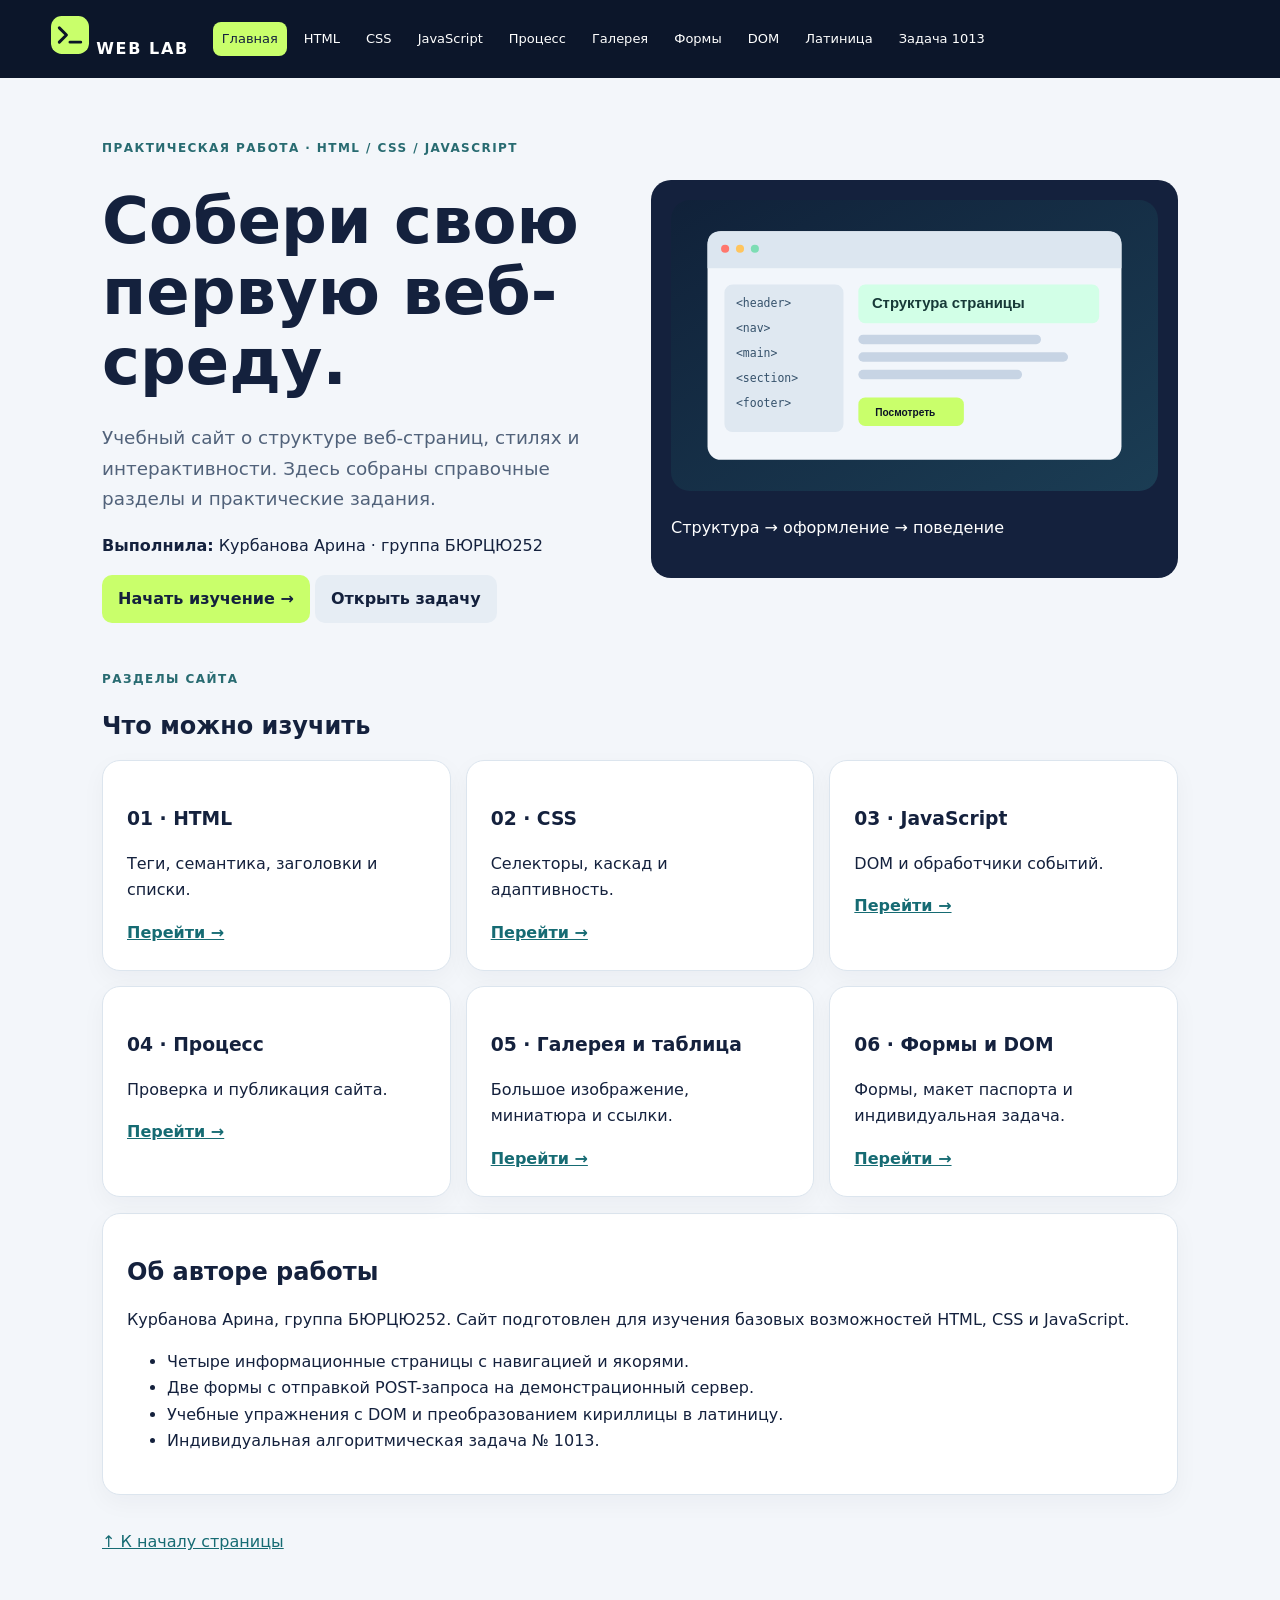
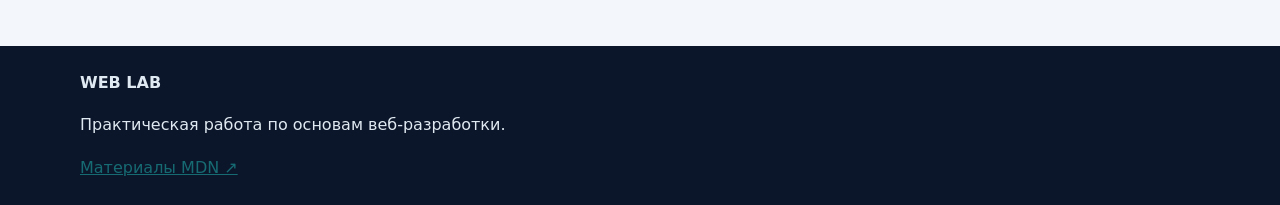
==== index.html @ ec70f8d3 "Add complete WEB LAB website for individual task 1013" ====
<!doctype html><html lang="ru"><head><meta charset="utf-8"><meta name="viewport" content="width=device-width,initial-scale=1"><title>WEB LAB — Курбанова Арина</title><link rel="stylesheet" href="css/style.css"></head><body data-page="home"><header class="site-header" id="top"><div class="header-inner"><a class="brand" href="index.html"><img src="assets/logo.svg" width="38" alt=""> WEB LAB</a><nav class="main-nav"><a href="index.html" data-page="home">Главная</a><a href="html.html">HTML</a><a href="css.html">CSS</a><a href="js.html">JavaScript</a><a href="workflow.html">Процесс</a><a href="gallery.html">Галерея</a><a href="forms.html">Формы</a><a href="passport-dom.html">DOM</a><a href="passport-latin.html">Латиница</a><a href="task.html">Задача 1013</a></nav></div></header><main class="page-shell"><section class="hero"><div><span class="eyebrow">Практическая работа · HTML / CSS / JavaScript</span><h1>Собери свою первую веб-среду.</h1><p class="lead">Учебный сайт о структуре веб-страниц, стилях и интерактивности. Здесь собраны справочные разделы и практические задания.</p><p><b>Выполнила:</b> Курбанова Арина · группа БЮРЦЮ252</p><a class="button" href="html.html">Начать изучение →</a> <a class="button secondary" href="task.html">Открыть задачу</a></div><div class="hero-image"><img src="assets/html-structure.svg" alt="Схема структуры HTML-страницы"><p>Структура → оформление → поведение</p></div></section><section><span class="eyebrow">Разделы сайта</span><h2>Что можно изучить</h2><div class="feature-grid"><article class="feature"><h3>01 · HTML</h3><p>Теги, семантика, заголовки и списки.</p><a href="html.html">Перейти →</a></article><article class="feature"><h3>02 · CSS</h3><p>Селекторы, каскад и адаптивность.</p><a href="css.html">Перейти →</a></article><article class="feature"><h3>03 · JavaScript</h3><p>DOM и обработчики событий.</p><a href="js.html">Перейти →</a></article><article class="feature"><h3>04 · Процесс</h3><p>Проверка и публикация сайта.</p><a href="workflow.html">Перейти →</a></article><article class="feature"><h3>05 · Галерея и таблица</h3><p>Большое изображение, миниатюра и ссылки.</p><a href="gallery.html">Перейти →</a></article><article class="feature"><h3>06 · Формы и DOM</h3><p>Формы, макет паспорта и индивидуальная задача.</p><a href="forms.html">Перейти →</a></article></div></section><section class="card"><h2>Об авторе работы</h2><p>Курбанова Арина, группа БЮРЦЮ252. Сайт подготовлен для изучения базовых возможностей HTML, CSS и JavaScript.</p><ul><li>Четыре информационные страницы с навигацией и якорями.</li><li>Две формы с отправкой POST-запроса на демонстрационный сервер.</li><li>Учебные упражнения с DOM и преобразованием кириллицы в латиницу.</li><li>Индивидуальная алгоритмическая задача № 1013.</li></ul></section><a class="back-top" href="#top">↑ К началу страницы</a></main><footer class="site-footer"><div class="footer-inner"><b>WEB LAB</b><p>Практическая работа по основам веб-разработки.</p><a href="https://developer.mozilla.org/ru/docs/Learn" target="_blank" rel="noopener noreferrer">Материалы MDN ↗</a></div></footer><script src="js/main.js" defer></script></body></html>
---- css/style.css ----
:root{--ink:#14213d;--paper:#f3f6fa;--lime:#c9ff6b;--mint:#62e7cc;--line:#dce5ee}*{box-sizing:border-box}html{scroll-behavior:smooth}body{margin:0;font:16px/1.65 system-ui,-apple-system,"Segoe UI",sans-serif;background:var(--paper);color:var(--ink)}a{color:#166b73}img{max-width:100%;height:auto}.site-header{background:#0c162a;color:white;padding:16px 4%;position:sticky;top:0}.header-inner{max-width:1180px;margin:auto;display:flex;gap:24px;align-items:center;flex-wrap:wrap}.brand{color:white;text-decoration:none;font-weight:800;letter-spacing:.1em}.main-nav{display:flex;gap:8px;flex-wrap:wrap}.main-nav a{color:white;padding:6px 9px;border-radius:8px;text-decoration:none;font-size:13px}.main-nav a:hover,.main-nav a.active{background:var(--lime);color:#14213d}.page-shell{max-width:1120px;margin:34px auto;padding:0 22px 56px}.hero,.columns,.gallery,.task-layout,.form-layout{display:grid;grid-template-columns:repeat(2,minmax(0,1fr));gap:22px;align-items:start}.hero{align-items:center;padding:22px 0 42px}.hero-image,.dark{background:var(--ink);color:white;border-radius:20px;padding:20px}.dark h2,.dark p{color:white}.eyebrow{font-size:12px;text-transform:uppercase;letter-spacing:.12em;font-weight:800;color:#286b71}.card,.feature,.form-card,.task-card{background:white;border:1px solid var(--line);border-radius:18px;padding:24px;margin:16px 0;box-shadow:0 8px 24px #14213d0a}h1{font-size:clamp(2.2rem,5vw,4rem);line-height:1.1;margin:.4em 0}h2{line-height:1.2}h3{margin-bottom:6px}.lead{font-size:1.15rem;color:#51627a}.button,button{display:inline-block;border:0;background:var(--lime);color:#14213d;padding:11px 16px;border-radius:10px;text-decoration:none;font-weight:750;cursor:pointer}.button.secondary{background:#e6edf4}.anchor-nav{display:flex;gap:10px;flex-wrap:wrap;background:#e5ecf4;padding:12px;border-radius:12px}.anchor-nav a{padding:5px 10px;background:white;border-radius:7px;text-decoration:none}.feature-grid{display:grid;grid-template-columns:repeat(3,minmax(0,1fr));gap:15px}.feature{margin:0}.feature a{font-weight:700}.illustration{margin:16px 0;background:white;border-radius:14px;overflow:hidden}.illustration img{width:100%}figcaption{font-size:12px;padding:8px 12px;color:#51627a}.code-block,pre{overflow:auto;background:#101b30;color:#e4effb;padding:16px;border-radius:12px}code{font-family:ui-monospace,monospace}.table-wrap{overflow:auto}.reference-table{width:100%;border-collapse:collapse;background:url('../assets/table-background.svg');background-size:240px 180px}.reference-table th,.reference-table td{padding:12px;border:1px solid #a9bacb;background:#ffffffd9;text-align:left}.reference-table th{background:#14213d;color:white}.reference-table img{width:100px}.field{display:flex;flex-direction:column;gap:5px;margin:12px 0}.field input,.field select,.field textarea{font:inherit;padding:10px;border:1px solid #bdcbd9;border-radius:8px;width:100%}.choice{display:flex;gap:8px;margin:7px 0}.notice{background:#fff1ce;padding:13px;border-radius:10px;font-size:13px}.status{padding:10px;background:#e5fff5;border-radius:9px;min-height:40px}.task-result{background:var(--ink);color:white;border-radius:18px;padding:22px;min-height:210px}.task-result h2{color:white}.formula{background:#e9eff6;padding:12px;border-radius:10px;margin-top:12px}.passport-spread{display:grid;grid-template-columns:repeat(2,minmax(0,1fr));gap:15px}.passport-page{background:#fffcf3;border:1px solid #c5b68f;padding:20px;min-height:280px;border-radius:8px;position:relative}.passport-page:after{content:"УЧЕБНЫЙ МАКЕТ";position:absolute;bottom:20px;right:12px;transform:rotate(-25deg);color:#bc7770;font-weight:800;font-size:19px}.passport-photo{float:left;width:85px;height:110px;background:#dfe9f1;padding:20px 8px;font-size:12px;margin:0 15px 10px 0}.passport-output{background:var(--ink);color:white;padding:18px;border-radius:14px;margin-top:18px}.passport-output h2{color:white}.site-footer{background:#0c162a;color:#dfe9f1;padding:24px 4%}.footer-inner{max-width:1120px;margin:auto}.small-note,small{color:#6a7b90}.back-top{display:inline-block;margin-top:18px}@media(max-width:800px){.hero,.columns,.gallery,.task-layout,.form-layout,.passport-spread{grid-template-columns:1fr}.feature-grid{grid-template-columns:1fr}.site-header{position:static}.page-shell{margin-top:20px;padding:0 15px 40px}}
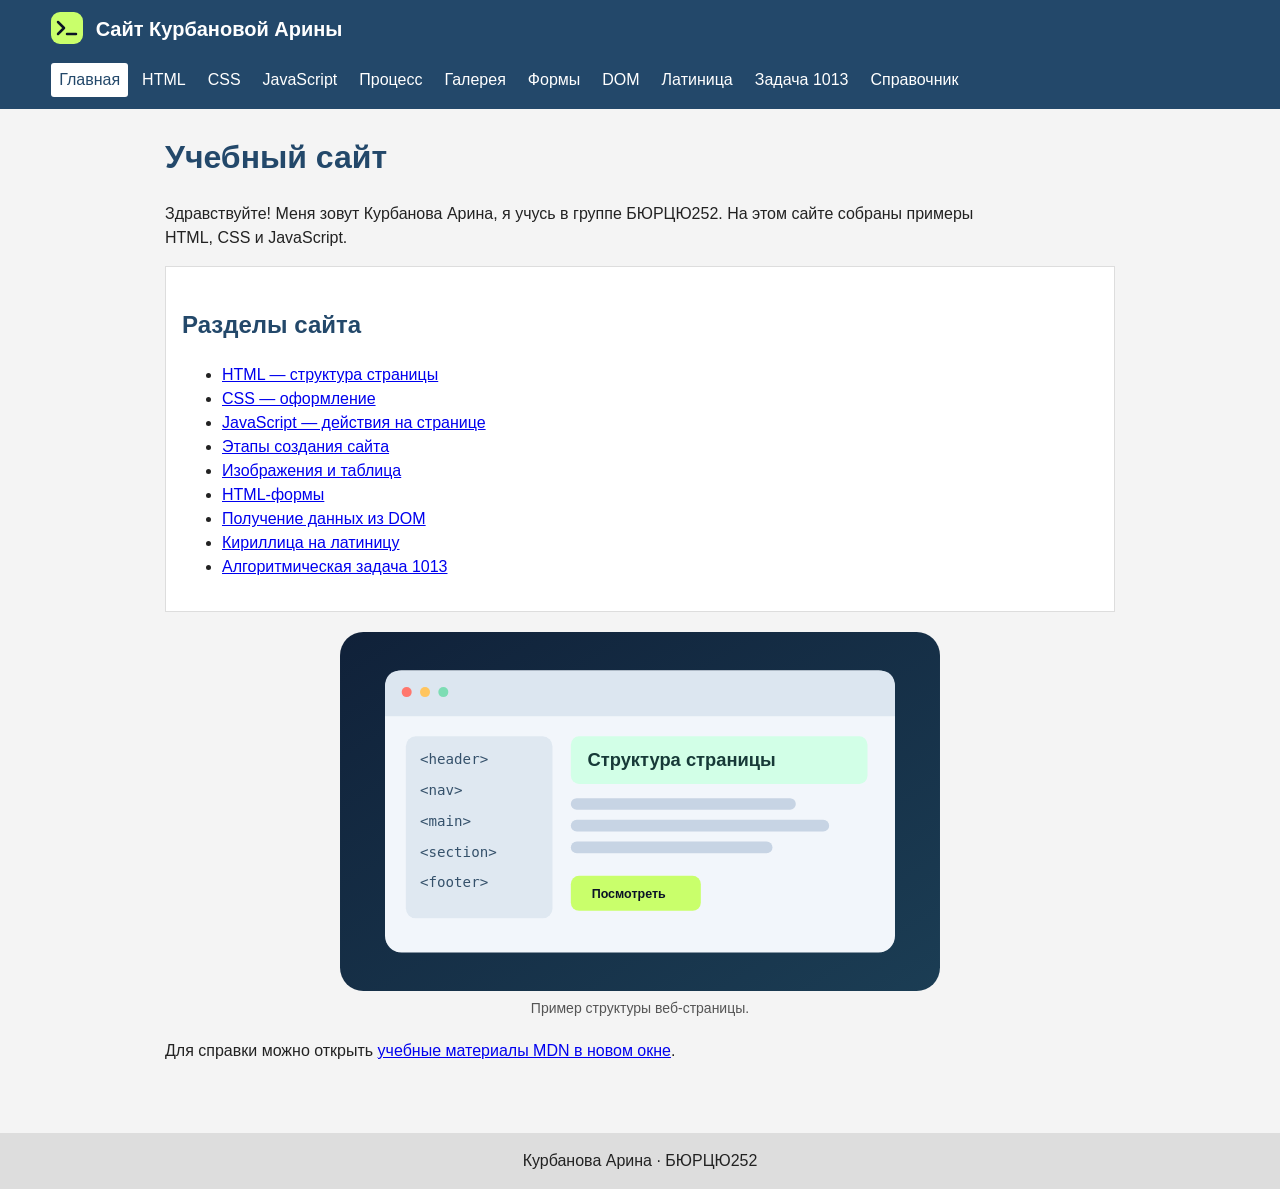
==== commit db857023: "Simplify website for student presentation" ====
--- a/index.html
+++ b/index.html
@@ -1 +1,56 @@
-<!doctype html><html lang="ru"><head><meta charset="utf-8"><meta name="viewport" content="width=device-width,initial-scale=1"><title>WEB LAB — Курбанова Арина</title><link rel="stylesheet" href="css/style.css"></head><body data-page="home"><header class="site-header" id="top"><div class="header-inner"><a class="brand" href="index.html"><img src="assets/logo.svg" width="38" alt=""> WEB LAB</a><nav class="main-nav"><a href="index.html" data-page="home">Главная</a><a href="html.html">HTML</a><a href="css.html">CSS</a><a href="js.html">JavaScript</a><a href="workflow.html">Процесс</a><a href="gallery.html">Галерея</a><a href="forms.html">Формы</a><a href="passport-dom.html">DOM</a><a href="passport-latin.html">Латиница</a><a href="task.html">Задача 1013</a></nav></div></header><main class="page-shell"><section class="hero"><div><span class="eyebrow">Практическая работа · HTML / CSS / JavaScript</span><h1>Собери свою первую веб-среду.</h1><p class="lead">Учебный сайт о структуре веб-страниц, стилях и интерактивности. Здесь собраны справочные разделы и практические задания.</p><p><b>Выполнила:</b> Курбанова Арина · группа БЮРЦЮ252</p><a class="button" href="html.html">Начать изучение →</a> <a class="button secondary" href="task.html">Открыть задачу</a></div><div class="hero-image"><img src="assets/html-structure.svg" alt="Схема структуры HTML-страницы"><p>Структура → оформление → поведение</p></div></section><section><span class="eyebrow">Разделы сайта</span><h2>Что можно изучить</h2><div class="feature-grid"><article class="feature"><h3>01 · HTML</h3><p>Теги, семантика, заголовки и списки.</p><a href="html.html">Перейти →</a></article><article class="feature"><h3>02 · CSS</h3><p>Селекторы, каскад и адаптивность.</p><a href="css.html">Перейти →</a></article><article class="feature"><h3>03 · JavaScript</h3><p>DOM и обработчики событий.</p><a href="js.html">Перейти →</a></article><article class="feature"><h3>04 · Процесс</h3><p>Проверка и публикация сайта.</p><a href="workflow.html">Перейти →</a></article><article class="feature"><h3>05 · Галерея и таблица</h3><p>Большое изображение, миниатюра и ссылки.</p><a href="gallery.html">Перейти →</a></article><article class="feature"><h3>06 · Формы и DOM</h3><p>Формы, макет паспорта и индивидуальная задача.</p><a href="forms.html">Перейти →</a></article></div></section><section class="card"><h2>Об авторе работы</h2><p>Курбанова Арина, группа БЮРЦЮ252. Сайт подготовлен для изучения базовых возможностей HTML, CSS и JavaScript.</p><ul><li>Четыре информационные страницы с навигацией и якорями.</li><li>Две формы с отправкой POST-запроса на демонстрационный сервер.</li><li>Учебные упражнения с DOM и преобразованием кириллицы в латиницу.</li><li>Индивидуальная алгоритмическая задача № 1013.</li></ul></section><a class="back-top" href="#top">↑ К началу страницы</a></main><footer class="site-footer"><div class="footer-inner"><b>WEB LAB</b><p>Практическая работа по основам веб-разработки.</p><a href="https://developer.mozilla.org/ru/docs/Learn" target="_blank" rel="noopener noreferrer">Материалы MDN ↗</a></div></footer><script src="js/main.js" defer></script></body></html>+<!doctype html>
+<html lang="ru">
+<head>
+  <meta charset="utf-8">
+  <meta name="viewport" content="width=device-width, initial-scale=1">
+  <title>Главная</title>
+  <link rel="stylesheet" href="css/style.css">
+</head>
+<body data-page="index.html" id="top">
+  <header>
+    <a class="logo" href="index.html"><img src="assets/logo.svg" alt="На главную" width="32" height="32"></a>
+    <span>Сайт Курбановой Арины</span>
+    <nav>
+      <a href="index.html">Главная</a>
+      <a href="html.html">HTML</a>
+      <a href="css.html">CSS</a>
+      <a href="js.html">JavaScript</a>
+      <a href="workflow.html">Процесс</a>
+      <a href="gallery.html">Галерея</a>
+      <a href="forms.html">Формы</a>
+      <a href="passport-dom.html">DOM</a>
+      <a href="passport-latin.html">Латиница</a>
+      <a href="task.html">Задача 1013</a>
+      <a href="https://developer.mozilla.org/ru/docs/Web/HTML" target="_blank" rel="noopener noreferrer">Справочник</a>
+    </nav>
+  </header>
+  <main class="container">
+    
+<h1>Учебный сайт</h1>
+<p>Здравствуйте! Меня зовут Курбанова Арина, я учусь в группе БЮРЦЮ252. На этом сайте собраны примеры HTML, CSS и JavaScript.</p>
+<section>
+  <h2>Разделы сайта</h2>
+  <ul>
+    <li><a href="html.html">HTML — структура страницы</a></li>
+    <li><a href="css.html">CSS — оформление</a></li>
+    <li><a href="js.html">JavaScript — действия на странице</a></li>
+    <li><a href="workflow.html">Этапы создания сайта</a></li>
+    <li><a href="gallery.html">Изображения и таблица</a></li>
+    <li><a href="forms.html">HTML-формы</a></li>
+    <li><a href="passport-dom.html">Получение данных из DOM</a></li>
+    <li><a href="passport-latin.html">Кириллица на латиницу</a></li>
+    <li><a href="task.html">Алгоритмическая задача 1013</a></li>
+  </ul>
+</section>
+<figure>
+  <img src="assets/html-structure.svg" alt="Схема структуры HTML-страницы" width="600">
+  <figcaption>Пример структуры веб-страницы.</figcaption>
+</figure>
+<p>Для справки можно открыть <a href="https://developer.mozilla.org/ru/docs/Learn" target="_blank" rel="noopener noreferrer">учебные материалы MDN в новом окне</a>.</p>
+
+  </main>
+  <footer>Курбанова Арина · БЮРЦЮ252</footer>
+  <script src="js/main.js" defer></script>
+  
+</body>
+</html>
--- a/css/style.css
+++ b/css/style.css
@@ -1 +1,69 @@
-:root{--ink:#14213d;--paper:#f3f6fa;--lime:#c9ff6b;--mint:#62e7cc;--line:#dce5ee}*{box-sizing:border-box}html{scroll-behavior:smooth}body{margin:0;font:16px/1.65 system-ui,-apple-system,"Segoe UI",sans-serif;background:var(--paper);color:var(--ink)}a{color:#166b73}img{max-width:100%;height:auto}.site-header{background:#0c162a;color:white;padding:16px 4%;position:sticky;top:0}.header-inner{max-width:1180px;margin:auto;display:flex;gap:24px;align-items:center;flex-wrap:wrap}.brand{color:white;text-decoration:none;font-weight:800;letter-spacing:.1em}.main-nav{display:flex;gap:8px;flex-wrap:wrap}.main-nav a{color:white;padding:6px 9px;border-radius:8px;text-decoration:none;font-size:13px}.main-nav a:hover,.main-nav a.active{background:var(--lime);color:#14213d}.page-shell{max-width:1120px;margin:34px auto;padding:0 22px 56px}.hero,.columns,.gallery,.task-layout,.form-layout{display:grid;grid-template-columns:repeat(2,minmax(0,1fr));gap:22px;align-items:start}.hero{align-items:center;padding:22px 0 42px}.hero-image,.dark{background:var(--ink);color:white;border-radius:20px;padding:20px}.dark h2,.dark p{color:white}.eyebrow{font-size:12px;text-transform:uppercase;letter-spacing:.12em;font-weight:800;color:#286b71}.card,.feature,.form-card,.task-card{background:white;border:1px solid var(--line);border-radius:18px;padding:24px;margin:16px 0;box-shadow:0 8px 24px #14213d0a}h1{font-size:clamp(2.2rem,5vw,4rem);line-height:1.1;margin:.4em 0}h2{line-height:1.2}h3{margin-bottom:6px}.lead{font-size:1.15rem;color:#51627a}.button,button{display:inline-block;border:0;background:var(--lime);color:#14213d;padding:11px 16px;border-radius:10px;text-decoration:none;font-weight:750;cursor:pointer}.button.secondary{background:#e6edf4}.anchor-nav{display:flex;gap:10px;flex-wrap:wrap;background:#e5ecf4;padding:12px;border-radius:12px}.anchor-nav a{padding:5px 10px;background:white;border-radius:7px;text-decoration:none}.feature-grid{display:grid;grid-template-columns:repeat(3,minmax(0,1fr));gap:15px}.feature{margin:0}.feature a{font-weight:700}.illustration{margin:16px 0;background:white;border-radius:14px;overflow:hidden}.illustration img{width:100%}figcaption{font-size:12px;padding:8px 12px;color:#51627a}.code-block,pre{overflow:auto;background:#101b30;color:#e4effb;padding:16px;border-radius:12px}code{font-family:ui-monospace,monospace}.table-wrap{overflow:auto}.reference-table{width:100%;border-collapse:collapse;background:url('../assets/table-background.svg');background-size:240px 180px}.reference-table th,.reference-table td{padding:12px;border:1px solid #a9bacb;background:#ffffffd9;text-align:left}.reference-table th{background:#14213d;color:white}.reference-table img{width:100px}.field{display:flex;flex-direction:column;gap:5px;margin:12px 0}.field input,.field select,.field textarea{font:inherit;padding:10px;border:1px solid #bdcbd9;border-radius:8px;width:100%}.choice{display:flex;gap:8px;margin:7px 0}.notice{background:#fff1ce;padding:13px;border-radius:10px;font-size:13px}.status{padding:10px;background:#e5fff5;border-radius:9px;min-height:40px}.task-result{background:var(--ink);color:white;border-radius:18px;padding:22px;min-height:210px}.task-result h2{color:white}.formula{background:#e9eff6;padding:12px;border-radius:10px;margin-top:12px}.passport-spread{display:grid;grid-template-columns:repeat(2,minmax(0,1fr));gap:15px}.passport-page{background:#fffcf3;border:1px solid #c5b68f;padding:20px;min-height:280px;border-radius:8px;position:relative}.passport-page:after{content:"УЧЕБНЫЙ МАКЕТ";position:absolute;bottom:20px;right:12px;transform:rotate(-25deg);color:#bc7770;font-weight:800;font-size:19px}.passport-photo{float:left;width:85px;height:110px;background:#dfe9f1;padding:20px 8px;font-size:12px;margin:0 15px 10px 0}.passport-output{background:var(--ink);color:white;padding:18px;border-radius:14px;margin-top:18px}.passport-output h2{color:white}.site-footer{background:#0c162a;color:#dfe9f1;padding:24px 4%}.footer-inner{max-width:1120px;margin:auto}.small-note,small{color:#6a7b90}.back-top{display:inline-block;margin-top:18px}@media(max-width:800px){.hero,.columns,.gallery,.task-layout,.form-layout,.passport-spread{grid-template-columns:1fr}.feature-grid{grid-template-columns:1fr}.site-header{position:static}.page-shell{margin-top:20px;padding:0 15px 40px}}+body {
+  margin: 0;
+  font-family: Arial, sans-serif;
+  font-size: 16px;
+  line-height: 1.5;
+  color: #222;
+  background: #f4f4f4;
+}
+header {
+  background: #23486a;
+  color: white;
+  padding: 12px 4%;
+}
+header > span { font-size: 20px; font-weight: bold; }
+.logo { display: inline-block; vertical-align: middle; margin-right: 8px; }
+nav { margin-top: 12px; display: flex; gap: 6px; flex-wrap: wrap; }
+nav a {
+  color: white;
+  text-decoration: none;
+  padding: 5px 8px;
+  border-radius: 3px;
+}
+nav a:hover, nav a.active { background: white; color: #23486a; }
+.container {
+  max-width: 950px;
+  margin: 24px auto;
+  padding: 0 18px 30px;
+}
+h1 { color: #23486a; }
+h2 { margin-top: 24px; color: #23486a; }
+p { max-width: 850px; }
+img { max-width: 100%; }
+figure { margin: 20px auto; text-align: center; }
+figcaption { font-size: 14px; color: #555; }
+section, .box {
+  background: white;
+  border: 1px solid #ddd;
+  padding: 16px;
+  margin: 16px 0;
+}
+.anchor-nav { margin-bottom: 18px; }
+.anchor-nav a { margin-right: 14px; }
+table {
+  width: 100%;
+  border-collapse: collapse;
+  background-image: url('../assets/table-background.svg');
+  background-size: 240px 180px;
+}
+th, td { border: 1px solid #777; padding: 10px; text-align: left; background-color: rgba(255,255,255,.82); }
+th { background: #23486a; color: white; }
+input, select, textarea { font: inherit; margin: 4px 0 12px; padding: 6px; }
+label { display: block; }
+button { padding: 8px 14px; cursor: pointer; }
+.result { background: #e7f0e7; padding: 12px; }
+.passports { display: flex; gap: 15px; flex-wrap: wrap; }
+.passport {
+  flex: 1 1 280px;
+  min-height: 230px;
+  border: 1px solid #b8b8b8;
+  background: #fffdf4;
+  padding: 14px;
+}
+.warning { color: #8a2626; font-weight: bold; }
+footer { padding: 16px; text-align: center; background: #ddd; }
+@media (max-width: 600px) {
+  nav { display: block; }
+  nav a { display: inline-block; margin: 2px 0; }
+  .container { margin-top: 12px; }
+}
